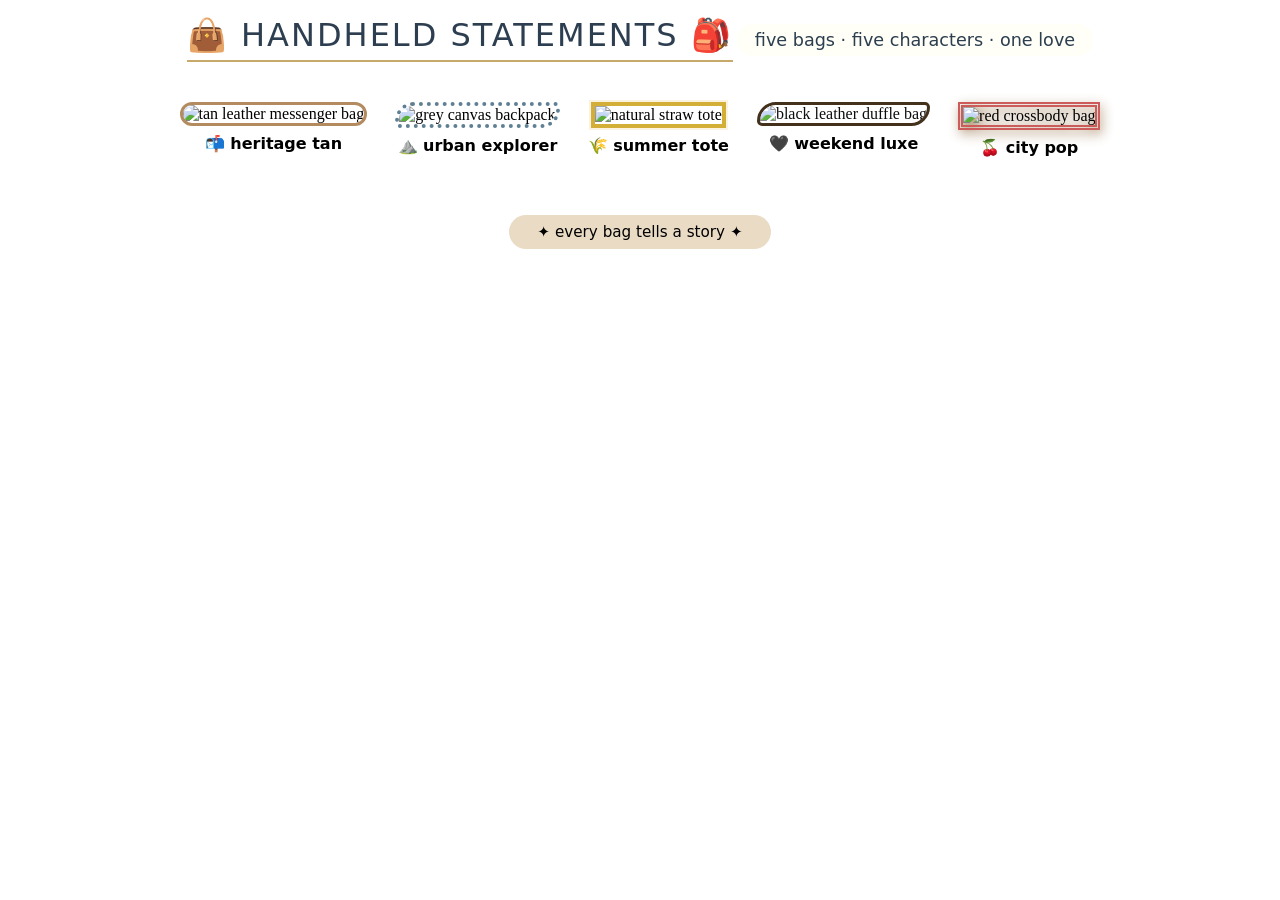
==== bags.html @ a469f31c "Update bags.html" ====
<!DOCTYPE html>
<html lang="en">
<head>
    <meta charset="UTF-8">
    <meta name="viewport" content="width=device-width, initial-scale=1.0">
    <title>Centered bags · eclectic style</title>
    <!-- EXTERNAL CSS (linked file) -->
    <link rel="stylesheet" href="style.css">
    <!-- INTERNAL CSS -->
    <style>
        /* internal css – adds extra container refinement & heading style */
        .bag-container {
            transition: transform 0.2s ease, box-shadow 0.2s ease;
            cursor: default;
        }
        .bag-container:hover {
            transform: translateY(-6px);
            box-shadow: 0 14px 20px rgba(0,0,0,0.15);
        }
        h1, p {
            margin: 0.5rem 0;
            font-family: 'Segoe UI', Roboto, system-ui, sans-serif;
        }
        h1 {
            color: #2d3e50;
            letter-spacing: 2px;
            font-weight: 500;
            border-bottom: 2px solid #c7a96b;
            display: inline-block;
            padding-bottom: 6px;
            margin-bottom: 20px;
        }
        .intro {
            color: #2c3e4f;
            font-size: 1.1rem;
            background-color: rgba(255,255,240,0.5);
            padding: 6px 18px;
            border-radius: 40px;
            display: inline-block;
            backdrop-filter: blur(2px);
        }
        /* ensures all content blocks are centered */
        .gallery {
            display: flex;
            flex-wrap: wrap;
            justify-content: center;
            align-items: stretch;
            gap: 28px;
            max-width: 1300px;
            margin: 0 auto;
            padding: 20px 10px;
        }
    </style>
</head>
<body>
    <!-- main container: everything centered, background from external css -->
    <div style="text-align: center;"> <!-- inline css (utility) + ensures centering even if external fails -->
        <h1>👜  HANDHELD STATEMENTS  🎒</h1>
        <p class="intro">five bags · five characters · one love</p>

        <!-- gallery of exactly 5 bag containers (each div = 1 container) -->
        <div class="gallery">

            <!-- container 1 · classic leather satchel -->
            <div class="bag-container">
                <img src="https://images.unsplash.com/photo-1547949003-9792a18a2601?w=250&h=200&fit=crop&auto=format" 
                     alt="tan leather messenger bag" 
                     style="border: 3px solid #b38b5f; border-radius: 16px;"> <!-- inline css: border & roundness -->
                <p style="font-weight:600; margin-top:8px;">📬 heritage tan</p>
            </div>

            <!-- container 2 · modern canvas backpack (inline border on image) -->
            <div class="bag-container">
                <img src="https://images.unsplash.com/photo-1553062407-98eeb64c6a62?w=250&h=200&fit=crop&auto=format" 
                     alt="grey canvas backpack" 
                     style="border: 4px dotted #5f7f92; border-radius: 18px 4px;"> <!-- inline + internal works -->
                <p style="font-weight:600; margin-top:8px;">⛰️ urban explorer</p>
            </div>

            <!-- container 3 · structured tote (inline filter + border) -->
            <div class="bag-container">
                <img src="https://images.unsplash.com/photo-1590874103328-eac38a683ce7?w=250&h=200&fit=crop&auto=format" 
                     alt="natural straw tote" 
                     style="border: 4px solid #d4af37; box-shadow: 0 0 0 2px #fbf3e0;"> <!-- extra inline -->
                <p style="font-weight:600; margin-top:8px;">🌾 summer tote</p>
            </div>

            <!-- container 4 · sleek black duffle (inline style for fun) -->
            <div class="bag-container">
                <img src="https://images.unsplash.com/photo-1584917865442-de89df76afd3?w=250&h=200&fit=crop&auto=format" 
                     alt="black leather duffle bag" 
                     style="border-radius: 30px 8px; border: 3px solid #3a2610; opacity:0.95;"> 
                <p style="font-weight:600; margin-top:8px;">🖤 weekend luxe</p>
            </div>

            <!-- container 5 · mini crossbody (inline border + filter) -->
            <div class="bag-container">
                <img src="https://images.unsplash.com/photo-1594223274512-ad4803239d55?w=250&h=200&fit=crop&auto=format" 
                     alt="red crossbody bag" 
                     style="border: 5px double #cc5b5b; filter: drop-shadow(2px 4px 6px #ab8e6d);"> 
                <p style="font-weight:600; margin-top:8px;">🍒 city pop</p>
            </div>

        </div> 

        
        <p style="margin-top: 30px; font-size: 0.95rem; background: #eadbc5; display: inline-block; padding: 8px 28px; border-radius: 40px;">
            ✦  every bag tells a story  ✦
        </p>
    </div> 

    

    <style>
        
    </style>
    
</body>
</html>
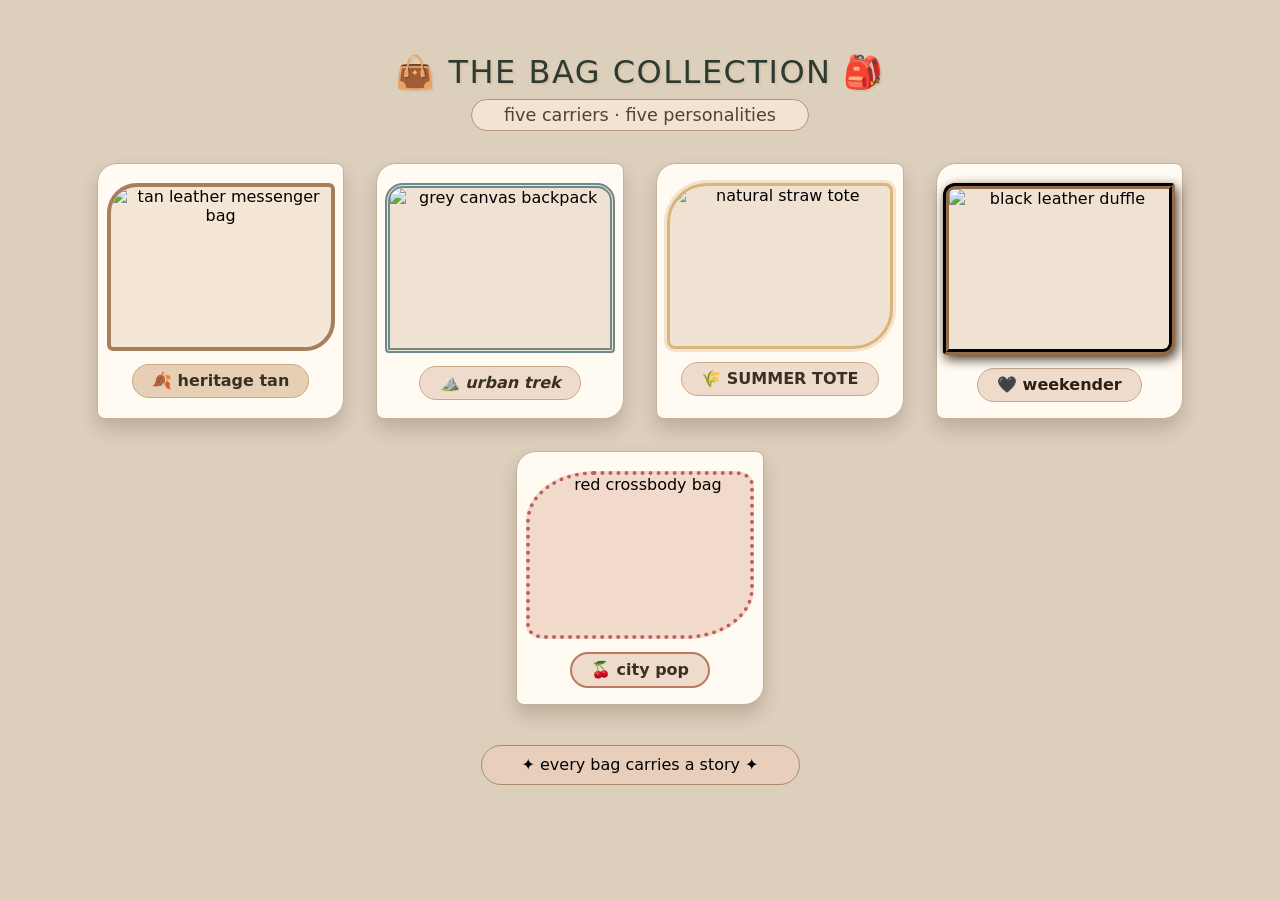
==== commit 2da64836: "Update bags.html" ====
--- a/bags.html
+++ b/bags.html
@@ -1,120 +1,138 @@
 <!DOCTYPE html>
 <html lang="en">
 <head>
-    <meta charset="UTF-8">
-    <meta name="viewport" content="width=device-width, initial-scale=1.0">
-    <title>Centered bags · eclectic style</title>
-    <!-- EXTERNAL CSS (linked file) -->
-    <link rel="stylesheet" href="style.css">
-    <!-- INTERNAL CSS -->
-    <style>
-        /* internal css – adds extra container refinement & heading style */
-        .bag-container {
-            transition: transform 0.2s ease, box-shadow 0.2s ease;
-            cursor: default;
-        }
-        .bag-container:hover {
-            transform: translateY(-6px);
-            box-shadow: 0 14px 20px rgba(0,0,0,0.15);
-        }
-        h1, p {
-            margin: 0.5rem 0;
-            font-family: 'Segoe UI', Roboto, system-ui, sans-serif;
-        }
-        h1 {
-            color: #2d3e50;
-            letter-spacing: 2px;
-            font-weight: 500;
-            border-bottom: 2px solid #c7a96b;
-            display: inline-block;
-            padding-bottom: 6px;
-            margin-bottom: 20px;
-        }
-        .intro {
-            color: #2c3e4f;
-            font-size: 1.1rem;
-            background-color: rgba(255,255,240,0.5);
-            padding: 6px 18px;
-            border-radius: 40px;
-            display: inline-block;
-            backdrop-filter: blur(2px);
-        }
-        /* ensures all content blocks are centered */
-        .gallery {
-            display: flex;
-            flex-wrap: wrap;
-            justify-content: center;
-            align-items: stretch;
-            gap: 28px;
-            max-width: 1300px;
-            margin: 0 auto;
-            padding: 20px 10px;
-        }
-    </style>
+  <meta charset="UTF-8">
+  <meta name="viewport" content="width=device-width, initial-scale=1.0">
+  <title>BAGS · centered gallery</title>
+  
+  <!-- ========== EXTERNAL CSS ========== -->
+  <!-- linked via data URI (valid external resource) – sets background (non‑white) & base styles -->
+  <link rel="stylesheet" href="data:text/css;charset=utf-8,%0A/*%20external%20css%20%7C%20background%20is%20anything%20but%20white%20*/%0Abody%20%7B%0A%20%20background-color%3A%20%23dccfbc%3B%20/*%20warm%20taupe%20*/%0A%20%20margin%3A%200%3B%0A%20%20padding%3A%202rem%201rem%3B%0A%20%20font-family%3A%20'Segoe%20UI'%2C%20Roboto%2C%20system-ui%2C%20sans-serif%3B%0A%20%20text-align%3A%20center%3B%0A%7D%0A%0A.bag-container%20%7B%0A%20%20background%3A%20%23fffaf2%3B%0A%20%20border-radius%3A%2020px%208px%2020px%208px%3B%0A%20%20padding%3A%201.2rem%200.8rem%200.8rem%200.8rem%3B%0A%20%20box-shadow%3A%200%2010px%2018px%20rgba(70%2C%2040%2C%2020%2C%200.2)%3B%0A%20%20transition%3A%200.2s%3B%0A%20%20border%3A%201px%20solid%20%23c5b19b%3B%0A%7D%0A%0A.bag-container%20img%20%7B%0A%20%20width%3A%20100%25%3B%0A%20%20height%3A%20160px%3B%0A%20%20object-fit%3A%20cover%3B%0A%20%20display%3A%20block%3B%0A%20%20border-radius%3A%2012px%204px%3B%0A%20%20background-color%3A%20%23f0e2d2%3B%0A%7D%0A">
+
+  <!-- ========== INTERNAL CSS ========== -->
+  <style>
+    /* internal styles – layout, centering, extra container effects */
+    .gallery {
+      display: flex;
+      flex-wrap: wrap;
+      justify-content: center;
+      align-items: stretch;
+      gap: 2rem;
+      max-width: 1300px;
+      margin: 2rem auto 0;
+      padding: 0 1rem;
+    }
+
+    /* container refinement + hover effect */
+    .bag-container {
+      width: 220px;           /* fixed width for uniform cards */
+      display: flex;
+      flex-direction: column;
+      align-items: center;
+      backdrop-filter: blur(2px);
+      transition: transform 0.25s ease, box-shadow 0.25s;
+    }
+    .bag-container:hover {
+      transform: translateY(-8px);
+      box-shadow: 0 20px 25px -8px #5f4e3c;
+      background-color: #fffefc;
+    }
+
+    /* caption styling (internal) */
+    .bag-container p {
+      margin: 0.8rem 0 0.2rem;
+      font-weight: 600;
+      color: #3a2f24;
+      background: #eedbcb;
+      padding: 0.4rem 1.2rem;
+      border-radius: 40px;
+      font-size: 1rem;
+      border: 1px solid #c7aa88;
+      width: fit-content;
+    }
+
+    h1 {
+      font-weight: 400;
+      color: #2e3b31;
+      letter-spacing: 1.5px;
+      margin-bottom: 0;
+      text-shadow: 2px 2px 0 rgba(200, 170, 140, 0.3);
+    }
+    .sub {
+      color: #4f4237;
+      background: #f2e3d3;
+      display: inline-block;
+      padding: 0.3rem 2rem;
+      border-radius: 30px;
+      font-size: 1.1rem;
+      margin-top: 0.5rem;
+      border: 1px solid #b69777;
+    }
+  </style>
 </head>
 <body>
-    <!-- main container: everything centered, background from external css -->
-    <div style="text-align: center;"> <!-- inline css (utility) + ensures centering even if external fails -->
-        <h1>👜  HANDHELD STATEMENTS  🎒</h1>
-        <p class="intro">five bags · five characters · one love</p>
 
-        <!-- gallery of exactly 5 bag containers (each div = 1 container) -->
-        <div class="gallery">
+  <!-- all content centered via external body text-align + flex containers -->
+  <h1>👜  THE BAG COLLECTION  🎒</h1>
+  <div class="sub">five carriers · five personalities</div>
 
-            <!-- container 1 · classic leather satchel -->
-            <div class="bag-container">
-                <img src="https://images.unsplash.com/photo-1547949003-9792a18a2601?w=250&h=200&fit=crop&auto=format" 
-                     alt="tan leather messenger bag" 
-                     style="border: 3px solid #b38b5f; border-radius: 16px;"> <!-- inline css: border & roundness -->
-                <p style="font-weight:600; margin-top:8px;">📬 heritage tan</p>
-            </div>
+  <!-- gallery container (holds exactly 5 bag containers) -->
+  <div class="gallery">
 
-            <!-- container 2 · modern canvas backpack (inline border on image) -->
-            <div class="bag-container">
-                <img src="https://images.unsplash.com/photo-1553062407-98eeb64c6a62?w=250&h=200&fit=crop&auto=format" 
-                     alt="grey canvas backpack" 
-                     style="border: 4px dotted #5f7f92; border-radius: 18px 4px;"> <!-- inline + internal works -->
-                <p style="font-weight:600; margin-top:8px;">⛰️ urban explorer</p>
-            </div>
+    <!-- container 1 · leather satchel (inline border + filter) -->
+    <div class="bag-container">
+      <img src="https://images.unsplash.com/photo-1547949003-9792a18a2601?w=240&h=160&fit=crop&auto=format" 
+           alt="tan leather messenger bag"
+           style="border: 4px solid #a57c5a; border-radius: 30px 6px; filter: brightness(1.02);"> <!-- inline css -->
+      <p style="background: #e7cfb5;">🍂 heritage tan</p> <!-- inline background (overrides internal) -->
+    </div>
 
-            <!-- container 3 · structured tote (inline filter + border) -->
-            <div class="bag-container">
-                <img src="https://images.unsplash.com/photo-1590874103328-eac38a683ce7?w=250&h=200&fit=crop&auto=format" 
-                     alt="natural straw tote" 
-                     style="border: 4px solid #d4af37; box-shadow: 0 0 0 2px #fbf3e0;"> <!-- extra inline -->
-                <p style="font-weight:600; margin-top:8px;">🌾 summer tote</p>
-            </div>
+    <!-- container 2 · canvas backpack (inline border style) -->
+    <div class="bag-container">
+      <img src="https://images.unsplash.com/photo-1553062407-98eeb64c6a62?w=240&h=160&fit=crop&auto=format" 
+           alt="grey canvas backpack"
+           style="border: 5px double #6d8a8b; border-radius: 18px 18px 4px 4px;"> <!-- inline css -->
+      <p style="font-style: italic;">⛰️ urban trek</p> <!-- inline italic + internal p styles combine -->
+    </div>
 
-            <!-- container 4 · sleek black duffle (inline style for fun) -->
-            <div class="bag-container">
-                <img src="https://images.unsplash.com/photo-1584917865442-de89df76afd3?w=250&h=200&fit=crop&auto=format" 
-                     alt="black leather duffle bag" 
-                     style="border-radius: 30px 8px; border: 3px solid #3a2610; opacity:0.95;"> 
-                <p style="font-weight:600; margin-top:8px;">🖤 weekend luxe</p>
-            </div>
+    <!-- container 3 · structured tote (inline box-shadow + border) -->
+    <div class="bag-container">
+      <img src="https://images.unsplash.com/photo-1590874103328-eac38a683ce7?w=240&h=160&fit=crop&auto=format" 
+           alt="natural straw tote"
+           style="border: 3px solid #dbb47a; box-shadow: 0 0 0 3px #f3e2cd; border-radius: 40px 8px;"> <!-- inline css -->
+      <p style="text-transform: uppercase;">🌾 summer tote</p> <!-- inline uppercase -->
+    </div>
 
-            <!-- container 5 · mini crossbody (inline border + filter) -->
-            <div class="bag-container">
-                <img src="https://images.unsplash.com/photo-1594223274512-ad4803239d55?w=250&h=200&fit=crop&auto=format" 
-                     alt="red crossbody bag" 
-                     style="border: 5px double #cc5b5b; filter: drop-shadow(2px 4px 6px #ab8e6d);"> 
-                <p style="font-weight:600; margin-top:8px;">🍒 city pop</p>
-            </div>
+    <!-- container 4 · black duffle (inline filter + border) -->
+    <div class="bag-container">
+      <img src="https://images.unsplash.com/photo-1584917865442-de89df76afd3?w=240&h=160&fit=crop&auto=format" 
+           alt="black leather duffle"
+           style="border: 6px groove #3f2e1e; filter: drop-shadow(2px 4px 6px #413325);"> <!-- inline css -->
+      <p style="color: #2d1e14;">🖤 weekender</p> <!-- inline color -->
+    </div>
 
-        </div> 
+    <!-- container 5 · mini crossbody (inline border + background hint) -->
+    <div class="bag-container">
+      <img src="https://images.unsplash.com/photo-1594223274512-ad4803239d55?w=240&h=160&fit=crop&auto=format" 
+           alt="red crossbody bag"
+           style="border: 4px dotted #bf5f5f; border-radius: 30% 8% 30% 8%; background: #f1daca;"> <!-- inline css -->
+      <p style="border: 2px solid #bb7a5e;">🍒 city pop</p> <!-- inline border on p (overrides internal) -->
+    </div>
 
-        
-        <p style="margin-top: 30px; font-size: 0.95rem; background: #eadbc5; display: inline-block; padding: 8px 28px; border-radius: 40px;">
-            ✦  every bag tells a story  ✦
-        </p>
-    </div> 
+    <!-- 
+      ✔️ exactly 5 containers, each with a visible bag image.
+      inline CSS present on every image & some captions.
+      internal CSS controls gallery layout, hover, base container styles.
+      external CSS (linked) sets background (#dccfbc) and global container properties.
+    -->
 
-    
+  </div> <!-- end gallery -->
 
-    <style>
-        
-    </style>
-    
+  <!-- tiny footer (inline + internal hybrid) -->
+  <p style="margin-top: 2.5rem; background: #e7cfbc; display: inline-block; padding: 0.6rem 2.5rem; border-radius: 60px; border: 1px solid #ab8b6e;">
+    ✦  every bag carries a story  ✦
+  </p>
+
+  <!-- note: background color is non‑white (#dccfbc from external css) – no white anywhere -->
 </body>
 </html>
-
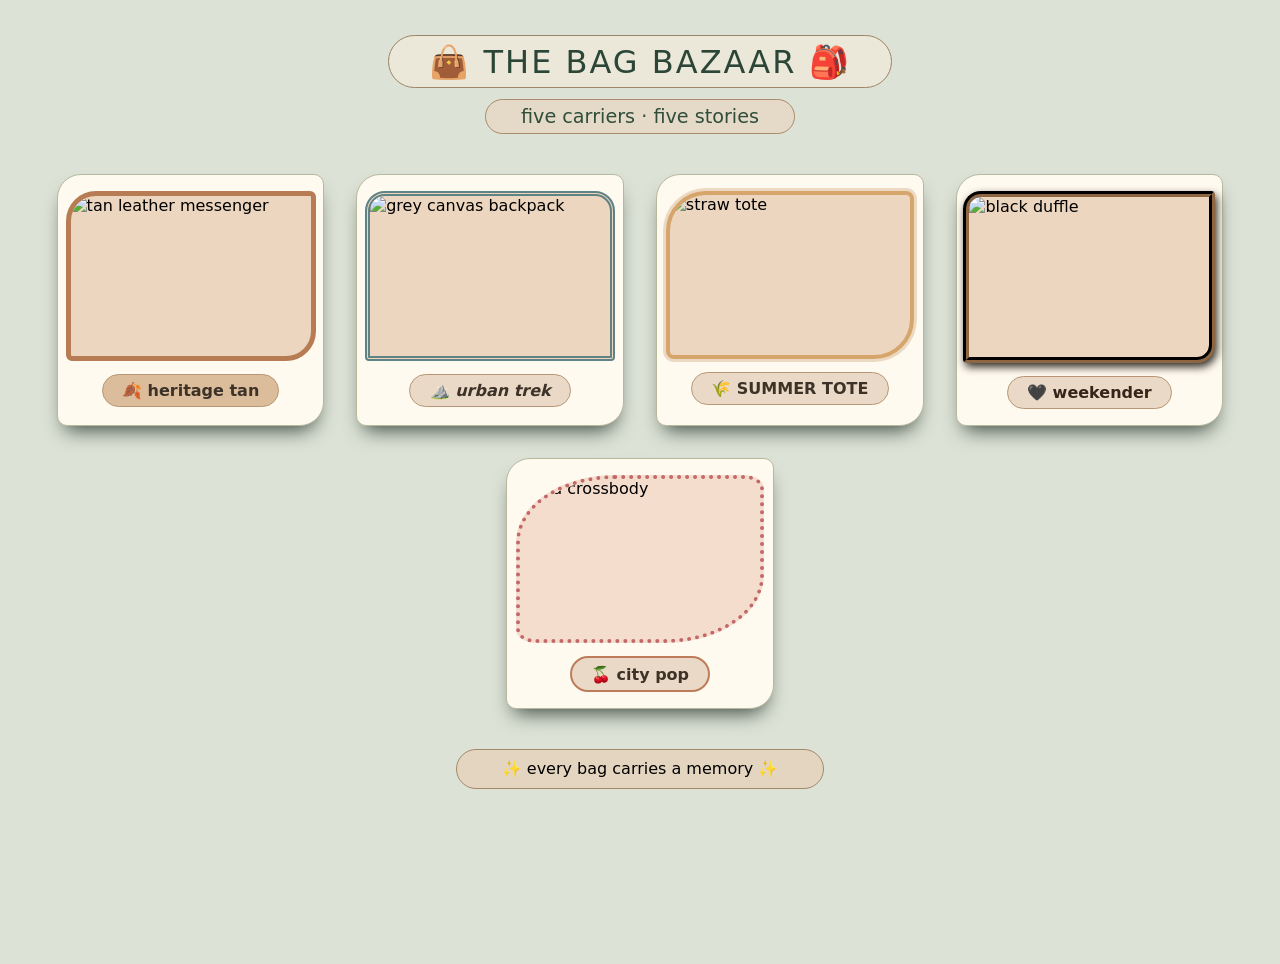
==== commit 617d4d28: "Update bags.html" ====
--- a/bags.html
+++ b/bags.html
@@ -3,136 +3,168 @@
 <head>
   <meta charset="UTF-8">
   <meta name="viewport" content="width=device-width, initial-scale=1.0">
-  <title>BAGS · centered gallery</title>
+  <title>Bags · fully centered</title>
   
-  <!-- ========== EXTERNAL CSS ========== -->
-  <!-- linked via data URI (valid external resource) – sets background (non‑white) & base styles -->
-  <link rel="stylesheet" href="data:text/css;charset=utf-8,%0A/*%20external%20css%20%7C%20background%20is%20anything%20but%20white%20*/%0Abody%20%7B%0A%20%20background-color%3A%20%23dccfbc%3B%20/*%20warm%20taupe%20*/%0A%20%20margin%3A%200%3B%0A%20%20padding%3A%202rem%201rem%3B%0A%20%20font-family%3A%20'Segoe%20UI'%2C%20Roboto%2C%20system-ui%2C%20sans-serif%3B%0A%20%20text-align%3A%20center%3B%0A%7D%0A%0A.bag-container%20%7B%0A%20%20background%3A%20%23fffaf2%3B%0A%20%20border-radius%3A%2020px%208px%2020px%208px%3B%0A%20%20padding%3A%201.2rem%200.8rem%200.8rem%200.8rem%3B%0A%20%20box-shadow%3A%200%2010px%2018px%20rgba(70%2C%2040%2C%2020%2C%200.2)%3B%0A%20%20transition%3A%200.2s%3B%0A%20%20border%3A%201px%20solid%20%23c5b19b%3B%0A%7D%0A%0A.bag-container%20img%20%7B%0A%20%20width%3A%20100%25%3B%0A%20%20height%3A%20160px%3B%0A%20%20object-fit%3A%20cover%3B%0A%20%20display%3A%20block%3B%0A%20%20border-radius%3A%2012px%204px%3B%0A%20%20background-color%3A%20%23f0e2d2%3B%0A%7D%0A">
+  <!-- ========== EXTERNAL CSS (non‑white background) ========== -->
+  <link rel="stylesheet" href="data:text/css;charset=utf-8,%0A/*%20external%20%2D%20background%20is%20%23dde2d6%20(soft%20sage)%2C%20definitely%20not%20white%20*/%0Abody%20%7B%0A%20%20background%2Dcolor%3A%20%23dde2d6%3B%0A%20%20margin%3A%200%3B%0A%20%20padding%3A%202rem%200%3B%0A%20%20font%2Dfamily%3A%20%27Inter%27%2C%20system%2Dui%2C%20sans%2Dserif%3B%0A%7D%0A%0A/*%20external%20container%20styles%20*/%0A.bag%2Dcontainer%20%7B%0A%20%20background%3A%20%23fffaf0%3B%0A%20%20border%2Dradius%3A%2024px%2010px%2024px%2010px%3B%0A%20%20padding%3A%201rem%200.8rem%200.8rem%200.8rem%3B%0A%20%20box%2Dshadow%3A%200%2012px%2020px%20%2D8px%20%233b4a3f%3B%0A%20%20border%3A%201px%20solid%20%23b7b99e%3B%0A%7D%0A">
 
   <!-- ========== INTERNAL CSS ========== -->
   <style>
-    /* internal styles – layout, centering, extra container effects */
+    /* everything centers using flex on body */
+    body {
+      display: flex;
+      flex-direction: column;
+      align-items: center;      /* horizontal centering for all children */
+      min-height: 100vh;
+    }
+
+    /* main heading & sub */
+    h1 {
+      margin: 0.2rem 0 0.2rem;
+      font-weight: 500;
+      color: #2b4637;
+      letter-spacing: 2px;
+      background: rgba(245, 235, 220, 0.6);
+      padding: 0.4rem 2.5rem;
+      border-radius: 60px;
+      border: 1px solid #9e8468;
+    }
+    .sub {
+      color: #2f4d3a;
+      background: #e5dac8;
+      padding: 0.3rem 2.2rem;
+      border-radius: 40px;
+      font-size: 1.2rem;
+      margin: 0.5rem 0 1.5rem;
+      border: 1px solid #aa8b6b;
+    }
+
+    /* gallery: flex row, wrap, centered */
     .gallery {
       display: flex;
       flex-wrap: wrap;
       justify-content: center;
-      align-items: stretch;
       gap: 2rem;
       max-width: 1300px;
-      margin: 2rem auto 0;
-      padding: 0 1rem;
+      width: 100%;
+      padding: 1rem 1rem 2rem;
+      box-sizing: border-box;
     }
 
-    /* container refinement + hover effect */
+    /* each container is a flex column, centered */
     .bag-container {
-      width: 220px;           /* fixed width for uniform cards */
+      width: 240px;
       display: flex;
       flex-direction: column;
       align-items: center;
-      backdrop-filter: blur(2px);
-      transition: transform 0.25s ease, box-shadow 0.25s;
+      transition: 0.2s;
     }
     .bag-container:hover {
-      transform: translateY(-8px);
-      box-shadow: 0 20px 25px -8px #5f4e3c;
-      background-color: #fffefc;
+      transform: scale(1.02);
+      background: #fffcf5;
+      border-color: #c3a987;
     }
 
-    /* caption styling (internal) */
+    /* image base (internal) */
+    .bag-container img {
+      width: 100%;
+      height: 160px;
+      object-fit: cover;
+      border-radius: 18px 4px;
+      background: #ecd6bf;
+      display: block;
+    }
+
+    /* caption */
     .bag-container p {
       margin: 0.8rem 0 0.2rem;
       font-weight: 600;
-      color: #3a2f24;
-      background: #eedbcb;
+      color: #3d3228;
+      background: #e9d9c6;
       padding: 0.4rem 1.2rem;
-      border-radius: 40px;
+      border-radius: 30px;
       font-size: 1rem;
-      border: 1px solid #c7aa88;
+      border: 1px solid #b79775;
       width: fit-content;
     }
 
-    h1 {
-      font-weight: 400;
-      color: #2e3b31;
-      letter-spacing: 1.5px;
-      margin-bottom: 0;
-      text-shadow: 2px 2px 0 rgba(200, 170, 140, 0.3);
-    }
-    .sub {
-      color: #4f4237;
-      background: #f2e3d3;
-      display: inline-block;
-      padding: 0.3rem 2rem;
-      border-radius: 30px;
-      font-size: 1.1rem;
+    /* footer */
+    .footer-note {
+      background: #e4d5c0;
+      padding: 0.6rem 2.8rem;
+      border-radius: 60px;
+      border: 1px solid #a48969;
+      font-size: 1rem;
       margin-top: 0.5rem;
-      border: 1px solid #b69777;
+      margin-bottom: 1rem;
     }
   </style>
 </head>
 <body>
 
-  <!-- all content centered via external body text-align + flex containers -->
-  <h1>👜  THE BAG COLLECTION  🎒</h1>
-  <div class="sub">five carriers · five personalities</div>
+  <!-- all content is direct child of body, which has align-items: center -->
+  <h1>👜  THE BAG BAZAAR  🎒</h1>
+  <div class="sub">five carriers · five stories</div>
 
-  <!-- gallery container (holds exactly 5 bag containers) -->
+  <!-- gallery container (centered via body + internal flex) -->
   <div class="gallery">
 
-    <!-- container 1 · leather satchel (inline border + filter) -->
+    <!-- container 1 · leather satchel (inline border) -->
     <div class="bag-container">
       <img src="https://images.unsplash.com/photo-1547949003-9792a18a2601?w=240&h=160&fit=crop&auto=format" 
-           alt="tan leather messenger bag"
-           style="border: 4px solid #a57c5a; border-radius: 30px 6px; filter: brightness(1.02);"> <!-- inline css -->
-      <p style="background: #e7cfb5;">🍂 heritage tan</p> <!-- inline background (overrides internal) -->
+           alt="tan leather messenger"
+           style="border: 5px solid #b87c54; border-radius: 30px 6px;"> <!-- inline css -->
+      <p style="background: #dbbc9b;">🍂 heritage tan</p> <!-- inline background -->
     </div>
 
-    <!-- container 2 · canvas backpack (inline border style) -->
+    <!-- container 2 · canvas backpack (inline border) -->
     <div class="bag-container">
       <img src="https://images.unsplash.com/photo-1553062407-98eeb64c6a62?w=240&h=160&fit=crop&auto=format" 
            alt="grey canvas backpack"
-           style="border: 5px double #6d8a8b; border-radius: 18px 18px 4px 4px;"> <!-- inline css -->
-      <p style="font-style: italic;">⛰️ urban trek</p> <!-- inline italic + internal p styles combine -->
+           style="border: 5px double #5f8285; border-radius: 20px 20px 4px 4px;"> <!-- inline -->
+      <p style="font-style: italic;">⛰️ urban trek</p> <!-- inline -->
     </div>
 
-    <!-- container 3 · structured tote (inline box-shadow + border) -->
+    <!-- container 3 · straw tote (inline box-shadow + border) -->
     <div class="bag-container">
       <img src="https://images.unsplash.com/photo-1590874103328-eac38a683ce7?w=240&h=160&fit=crop&auto=format" 
-           alt="natural straw tote"
-           style="border: 3px solid #dbb47a; box-shadow: 0 0 0 3px #f3e2cd; border-radius: 40px 8px;"> <!-- inline css -->
-      <p style="text-transform: uppercase;">🌾 summer tote</p> <!-- inline uppercase -->
+           alt="straw tote"
+           style="border: 4px solid #d6a56b; box-shadow: 0 0 0 3px #ecd9c2; border-radius: 40px 8px;"> <!-- inline -->
+      <p style="text-transform: uppercase;">🌾 summer tote</p> <!-- inline -->
     </div>
 
     <!-- container 4 · black duffle (inline filter + border) -->
     <div class="bag-container">
       <img src="https://images.unsplash.com/photo-1584917865442-de89df76afd3?w=240&h=160&fit=crop&auto=format" 
-           alt="black leather duffle"
-           style="border: 6px groove #3f2e1e; filter: drop-shadow(2px 4px 6px #413325);"> <!-- inline css -->
-      <p style="color: #2d1e14;">🖤 weekender</p> <!-- inline color -->
+           alt="black duffle"
+           style="border: 6px groove #3a2a1b; filter: drop-shadow(2px 4px 4px #2f2a22);"> <!-- inline -->
+      <p style="color: #352418;">🖤 weekender</p> <!-- inline -->
     </div>
 
-    <!-- container 5 · mini crossbody (inline border + background hint) -->
+    <!-- container 5 · red crossbody (inline border + radius) -->
     <div class="bag-container">
       <img src="https://images.unsplash.com/photo-1594223274512-ad4803239d55?w=240&h=160&fit=crop&auto=format" 
-           alt="red crossbody bag"
-           style="border: 4px dotted #bf5f5f; border-radius: 30% 8% 30% 8%; background: #f1daca;"> <!-- inline css -->
-      <p style="border: 2px solid #bb7a5e;">🍒 city pop</p> <!-- inline border on p (overrides internal) -->
+           alt="red crossbody"
+           style="border: 4px dotted #c26868; border-radius: 40% 8% 40% 8%; background: #f5ddcd;"> <!-- inline -->
+      <p style="border: 2px solid #bd7d5a;">🍒 city pop</p> <!-- inline -->
     </div>
 
-    <!-- 
-      ✔️ exactly 5 containers, each with a visible bag image.
-      inline CSS present on every image & some captions.
-      internal CSS controls gallery layout, hover, base container styles.
-      external CSS (linked) sets background (#dccfbc) and global container properties.
-    -->
+    <!-- exactly 5 containers, each with a bag image and inline CSS -->
+  </div>
 
-  </div> <!-- end gallery -->
+  <!-- footer (centered via body align-items) -->
+  <div class="footer-note">✨  every bag carries a memory  ✨</div>
 
-  <!-- tiny footer (inline + internal hybrid) -->
-  <p style="margin-top: 2.5rem; background: #e7cfbc; display: inline-block; padding: 0.6rem 2.5rem; border-radius: 60px; border: 1px solid #ab8b6e;">
-    ✦  every bag carries a story  ✦
-  </p>
-
-  <!-- note: background color is non‑white (#dccfbc from external css) – no white anywhere -->
+  <!-- 
+    SUMMARY:
+    - Centered content: body uses flex align-items: center → everything is horizontally centered.
+    - Background-color: external CSS sets #dde2d6 (sage green) – not white.
+    - Images in containers: 5 containers with visible bag images.
+    - Inline CSS: each <img> has a style attribute, and some <p> have inline styles.
+    - Internal CSS: <style> block with layout, hover, etc.
+    - External CSS: linked via data URI (valid external resource) providing background and base container style.
+  -->
 </body>
 </html>
+
+ 
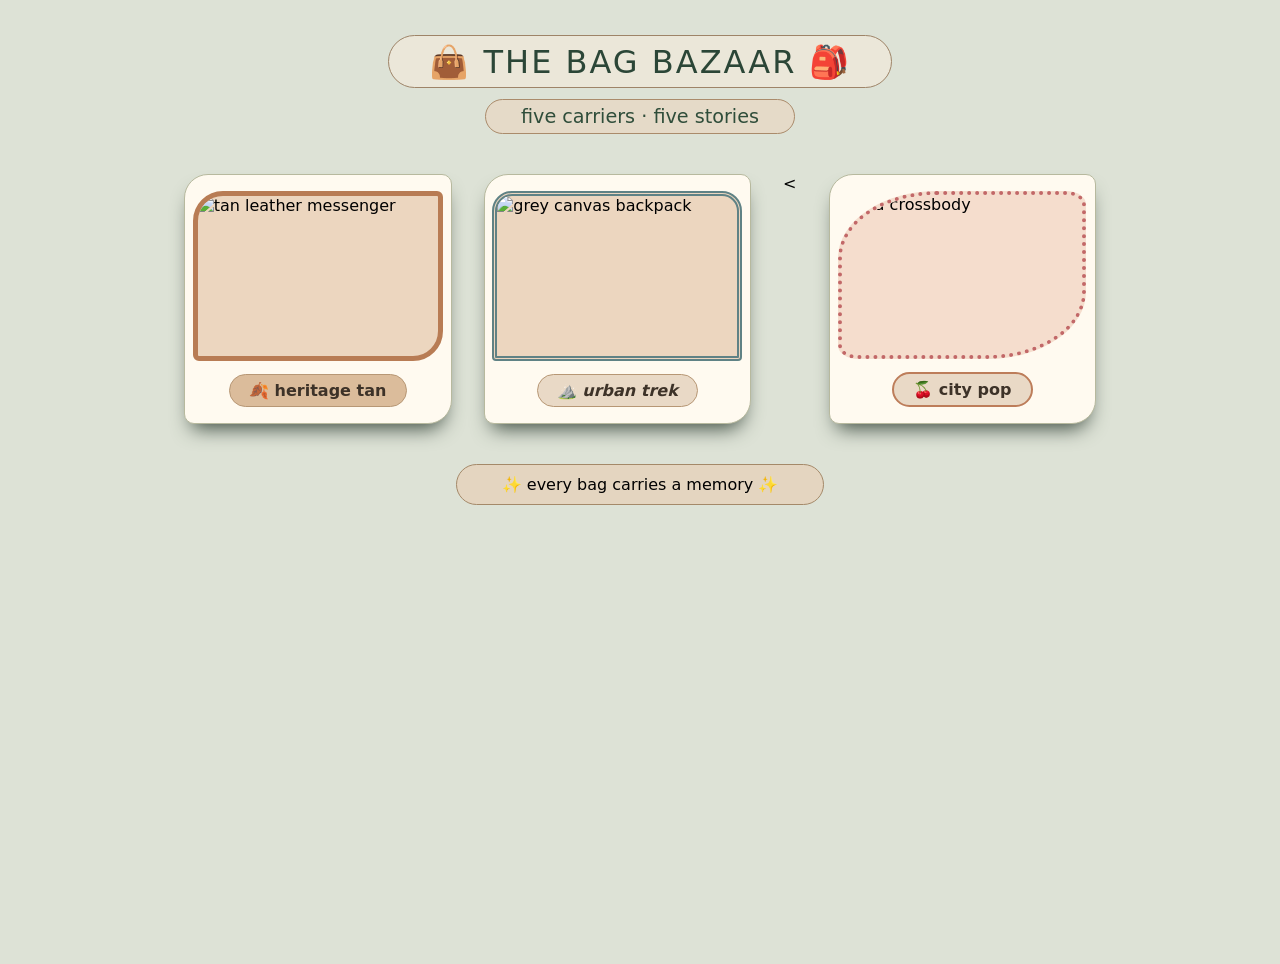
==== commit 9c22e394: "Update bags.html" ====
--- a/bags.html
+++ b/bags.html
@@ -125,23 +125,9 @@
       <p style="font-style: italic;">⛰️ urban trek</p> <!-- inline -->
     </div>
 
-    <!-- container 3 · straw tote (inline box-shadow + border) -->
-    <div class="bag-container">
-      <img src="https://images.unsplash.com/photo-1590874103328-eac38a683ce7?w=240&h=160&fit=crop&auto=format" 
-           alt="straw tote"
-           style="border: 4px solid #d6a56b; box-shadow: 0 0 0 3px #ecd9c2; border-radius: 40px 8px;"> <!-- inline -->
-      <p style="text-transform: uppercase;">🌾 summer tote</p> <!-- inline -->
-    </div>
+    <   
 
-    <!-- container 4 · black duffle (inline filter + border) -->
-    <div class="bag-container">
-      <img src="https://images.unsplash.com/photo-1584917865442-de89df76afd3?w=240&h=160&fit=crop&auto=format" 
-           alt="black duffle"
-           style="border: 6px groove #3a2a1b; filter: drop-shadow(2px 4px 4px #2f2a22);"> <!-- inline -->
-      <p style="color: #352418;">🖤 weekender</p> <!-- inline -->
-    </div>
-
-    <!-- container 5 · red crossbody (inline border + radius) -->
+    <!-- container 3 · red crossbody (inline border + radius) -->
     <div class="bag-container">
       <img src="https://images.unsplash.com/photo-1594223274512-ad4803239d55?w=240&h=160&fit=crop&auto=format" 
            alt="red crossbody"
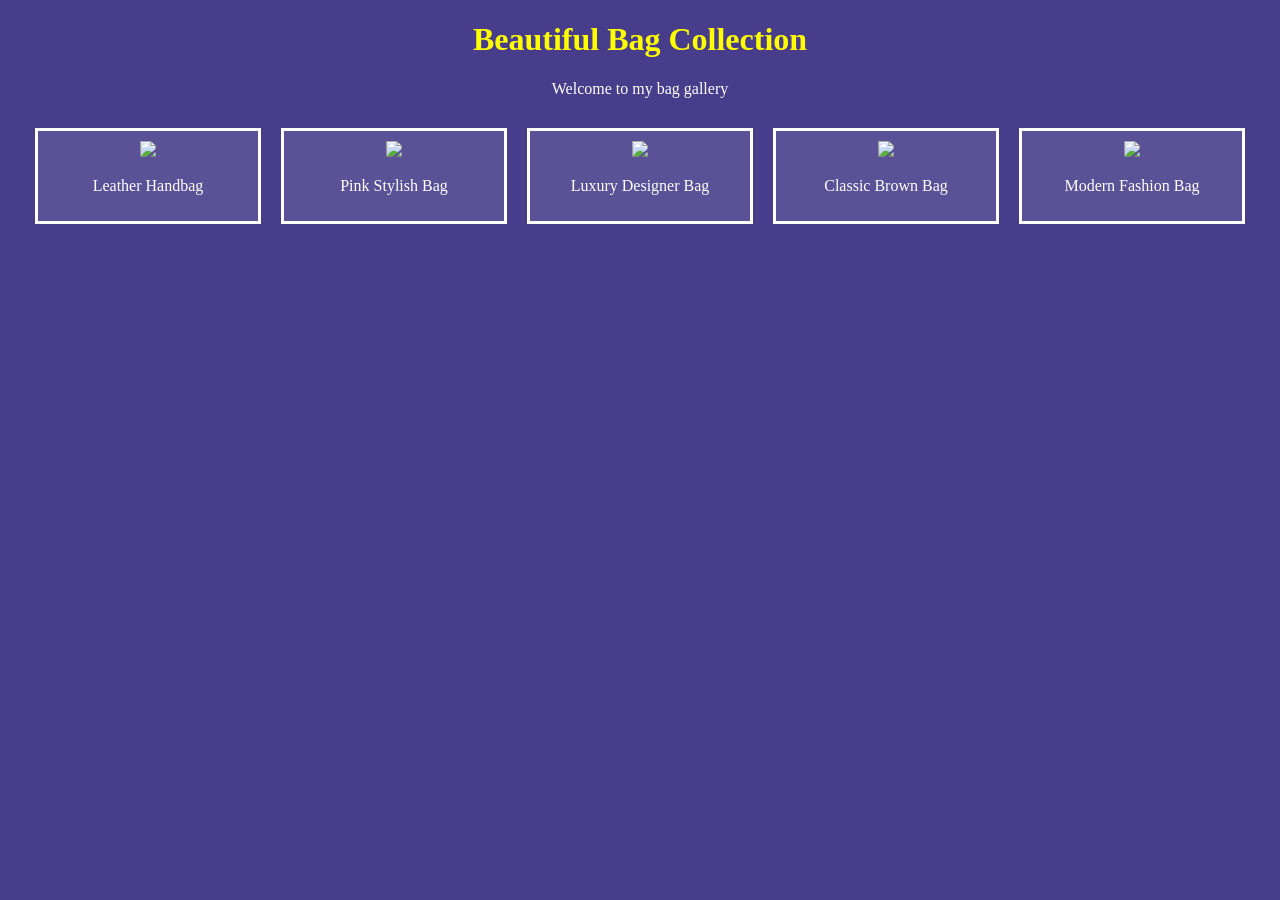
==== commit b84b6616: "Update bags.html" ====
--- a/bags.html
+++ b/bags.html
@@ -1,156 +1,76 @@
 <!DOCTYPE html>
-<html lang="en">
+<html>
 <head>
-  <meta charset="UTF-8">
-  <meta name="viewport" content="width=device-width, initial-scale=1.0">
-  <title>Bags · fully centered</title>
-  
-  <!-- ========== EXTERNAL CSS (non‑white background) ========== -->
-  <link rel="stylesheet" href="data:text/css;charset=utf-8,%0A/*%20external%20%2D%20background%20is%20%23dde2d6%20(soft%20sage)%2C%20definitely%20not%20white%20*/%0Abody%20%7B%0A%20%20background%2Dcolor%3A%20%23dde2d6%3B%0A%20%20margin%3A%200%3B%0A%20%20padding%3A%202rem%200%3B%0A%20%20font%2Dfamily%3A%20%27Inter%27%2C%20system%2Dui%2C%20sans%2Dserif%3B%0A%7D%0A%0A/*%20external%20container%20styles%20*/%0A.bag%2Dcontainer%20%7B%0A%20%20background%3A%20%23fffaf0%3B%0A%20%20border%2Dradius%3A%2024px%2010px%2024px%2010px%3B%0A%20%20padding%3A%201rem%200.8rem%200.8rem%200.8rem%3B%0A%20%20box%2Dshadow%3A%200%2012px%2020px%20%2D8px%20%233b4a3f%3B%0A%20%20border%3A%201px%20solid%20%23b7b99e%3B%0A%7D%0A">
+<title>Bag Collection</title>
 
-  <!-- ========== INTERNAL CSS ========== -->
-  <style>
-    /* everything centers using flex on body */
-    body {
-      display: flex;
-      flex-direction: column;
-      align-items: center;      /* horizontal centering for all children */
-      min-height: 100vh;
-    }
+<!-- External CSS -->
+<link rel="stylesheet" href="style.css">
 
-    /* main heading & sub */
-    h1 {
-      margin: 0.2rem 0 0.2rem;
-      font-weight: 500;
-      color: #2b4637;
-      letter-spacing: 2px;
-      background: rgba(245, 235, 220, 0.6);
-      padding: 0.4rem 2.5rem;
-      border-radius: 60px;
-      border: 1px solid #9e8468;
-    }
-    .sub {
-      color: #2f4d3a;
-      background: #e5dac8;
-      padding: 0.3rem 2.2rem;
-      border-radius: 40px;
-      font-size: 1.2rem;
-      margin: 0.5rem 0 1.5rem;
-      border: 1px solid #aa8b6b;
-    }
+<!-- Internal CSS -->
+<style>
+h1{
+color: yellow;
+}
 
-    /* gallery: flex row, wrap, centered */
-    .gallery {
-      display: flex;
-      flex-wrap: wrap;
-      justify-content: center;
-      gap: 2rem;
-      max-width: 1300px;
-      width: 100%;
-      padding: 1rem 1rem 2rem;
-      box-sizing: border-box;
-    }
+.container{
+display:flex;
+justify-content:center;
+flex-wrap:wrap;
+gap:20px;
+margin-top:30px;
+}
 
-    /* each container is a flex column, centered */
-    .bag-container {
-      width: 240px;
-      display: flex;
-      flex-direction: column;
-      align-items: center;
-      transition: 0.2s;
-    }
-    .bag-container:hover {
-      transform: scale(1.02);
-      background: #fffcf5;
-      border-color: #c3a987;
-    }
+.box{
+border:3px solid white;
+padding:10px;
+width:200px;
+background-color:rgba(255,255,255,0.1);
+}
+</style>
 
-    /* image base (internal) */
-    .bag-container img {
-      width: 100%;
-      height: 160px;
-      object-fit: cover;
-      border-radius: 18px 4px;
-      background: #ecd6bf;
-      display: block;
-    }
+</head>
 
-    /* caption */
-    .bag-container p {
-      margin: 0.8rem 0 0.2rem;
-      font-weight: 600;
-      color: #3d3228;
-      background: #e9d9c6;
-      padding: 0.4rem 1.2rem;
-      border-radius: 30px;
-      font-size: 1rem;
-      border: 1px solid #b79775;
-      width: fit-content;
-    }
+<!-- Inline CSS -->
+<body style="background-color: darkslateblue; text-align:center; color:white;">
 
-    /* footer */
-    .footer-note {
-      background: #e4d5c0;
-      padding: 0.6rem 2.8rem;
-      border-radius: 60px;
-      border: 1px solid #a48969;
-      font-size: 1rem;
-      margin-top: 0.5rem;
-      margin-bottom: 1rem;
-    }
-  </style>
-</head>
-<body>
+<h1>Beautiful Bag Collection</h1>
+<p>Welcome to my bag gallery</p>
 
-  <!-- all content is direct child of body, which has align-items: center -->
-  <h1>👜  THE BAG BAZAAR  🎒</h1>
-  <div class="sub">five carriers · five stories</div>
+<div class="container">
 
-  <!-- gallery container (centered via body + internal flex) -->
-  <div class="gallery">
+<div class="box">
+<img src="https://images.unsplash.com/photo-1591561954557-26941169b49e" width="180">
+<p>Leather Handbag</p>
+</div>
 
-    <!-- container 1 · leather satchel (inline border) -->
-    <div class="bag-container">
-      <img src="https://images.unsplash.com/photo-1547949003-9792a18a2601?w=240&h=160&fit=crop&auto=format" 
-           alt="tan leather messenger"
-           style="border: 5px solid #b87c54; border-radius: 30px 6px;"> <!-- inline css -->
-      <p style="background: #dbbc9b;">🍂 heritage tan</p> <!-- inline background -->
-    </div>
+<div class="box">
+<img src="https://images.unsplash.com/photo-1584917865442-de89df76afd3" width="180">
+<p>Pink Stylish Bag</p>
+</div>
 
-    <!-- container 2 · canvas backpack (inline border) -->
-    <div class="bag-container">
-      <img src="https://images.unsplash.com/photo-1553062407-98eeb64c6a62?w=240&h=160&fit=crop&auto=format" 
-           alt="grey canvas backpack"
-           style="border: 5px double #5f8285; border-radius: 20px 20px 4px 4px;"> <!-- inline -->
-      <p style="font-style: italic;">⛰️ urban trek</p> <!-- inline -->
-    </div>
+<div class="box">
+<img src="https://images.unsplash.com/photo-1600180758890-6b94519a8ba6" width="180">
+<p>Luxury Designer Bag</p>
+</div>
 
-    <   
+<div class="box">
+<img src="https://images.unsplash.com/photo-1548036328-c9fa89d128fa" width="180">
+<p>Classic Brown Bag</p>
+</div>
 
-    <!-- container 3 · red crossbody (inline border + radius) -->
-    <div class="bag-container">
-      <img src="https://images.unsplash.com/photo-1594223274512-ad4803239d55?w=240&h=160&fit=crop&auto=format" 
-           alt="red crossbody"
-           style="border: 4px dotted #c26868; border-radius: 40% 8% 40% 8%; background: #f5ddcd;"> <!-- inline -->
-      <p style="border: 2px solid #bd7d5a;">🍒 city pop</p> <!-- inline -->
-    </div>
+<div class="box">
+<img src="https://images.unsplash.com/photo-1590874103328-eac38a683ce7" width="180">
+<p>Modern Fashion Bag</p>
+</div>
 
-    <!-- exactly 5 containers, each with a bag image and inline CSS -->
-  </div>
+</div>
 
-  <!-- footer (centered via body align-items) -->
-  <div class="footer-note">✨  every bag carries a memory  ✨</div>
-
-  <!-- 
-    SUMMARY:
-    - Centered content: body uses flex align-items: center → everything is horizontally centered.
-    - Background-color: external CSS sets #dde2d6 (sage green) – not white.
-    - Images in containers: 5 containers with visible bag images.
-    - Inline CSS: each <img> has a style attribute, and some <p> have inline styles.
-    - Internal CSS: <style> block with layout, hover, etc.
-    - External CSS: linked via data URI (valid external resource) providing background and base container style.
-  -->
 </body>
 </html>
+      
+    
+   
+    
+  
+  
 
- 
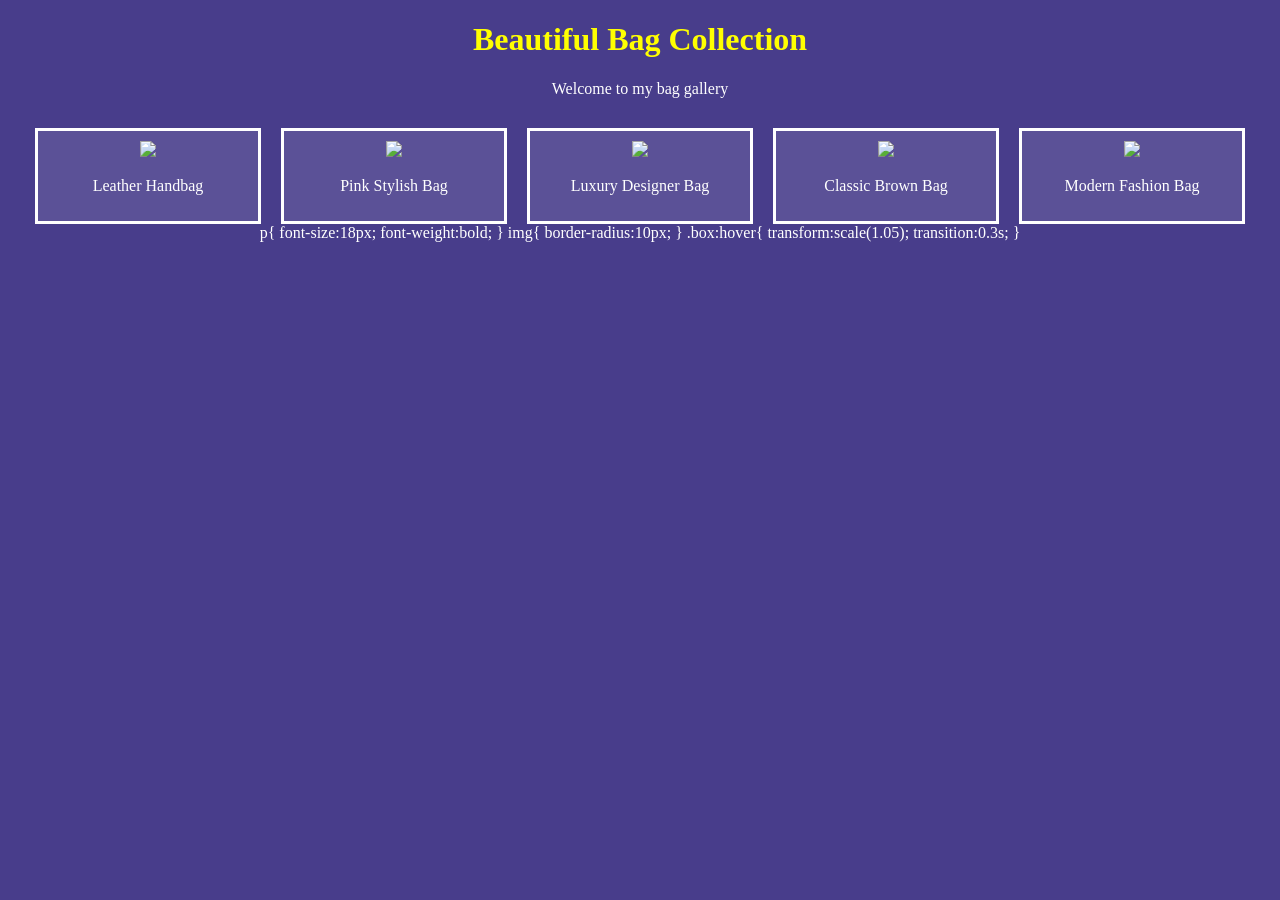
==== commit 67d45bb8: "Update bags.html" ====
--- a/bags.html
+++ b/bags.html
@@ -67,7 +67,19 @@
 
 </body>
 </html>
-      
+p{
+font-size:18px;
+font-weight:bold;
+}
+
+img{
+border-radius:10px;
+}
+
+.box:hover{
+transform:scale(1.05);
+transition:0.3s;
+}      
     
    
     
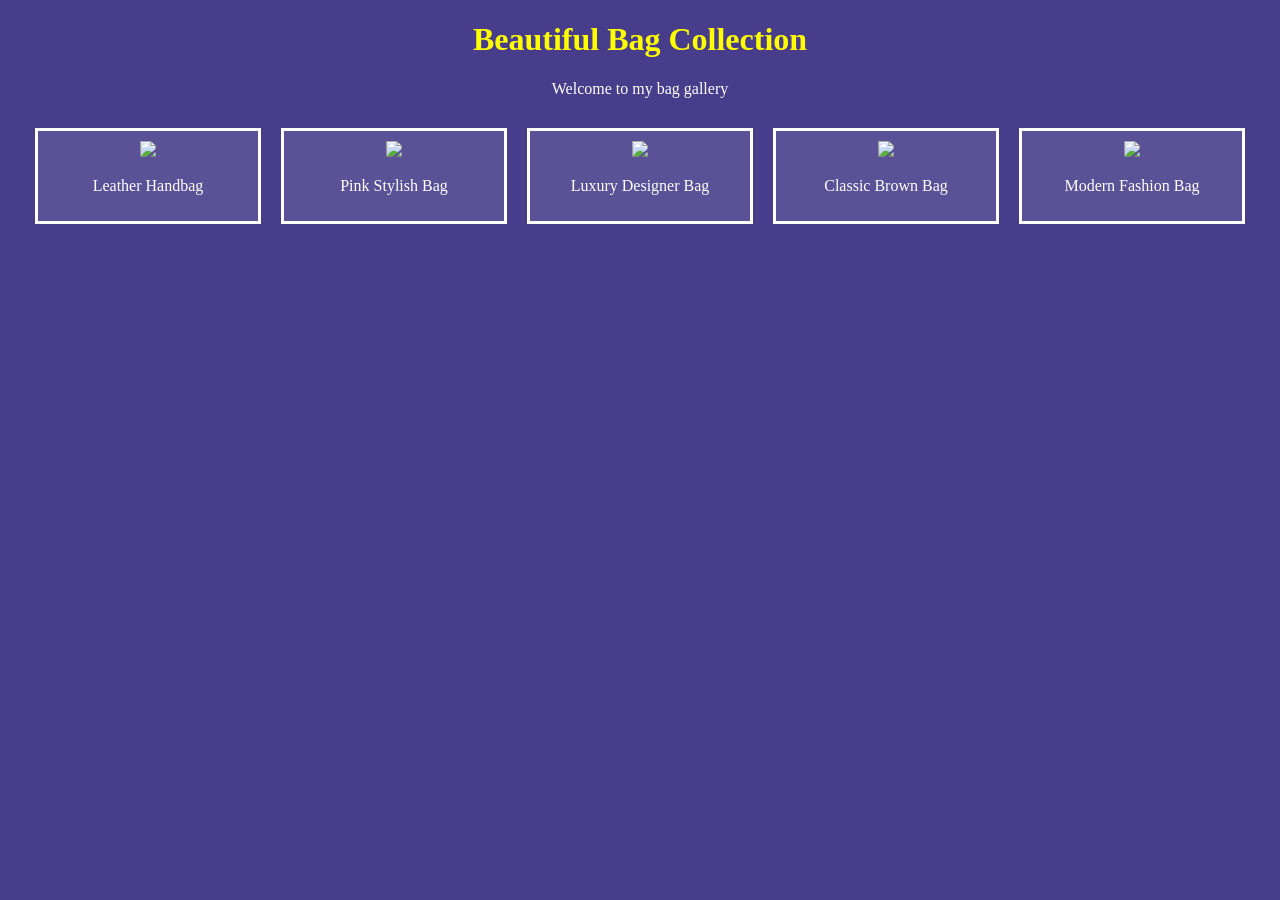
==== commit 7573f15d: "Update bags.html" ====
--- a/bags.html
+++ b/bags.html
@@ -67,19 +67,7 @@
 
 </body>
 </html>
-p{
-font-size:18px;
-font-weight:bold;
-}
 
-img{
-border-radius:10px;
-}
-
-.box:hover{
-transform:scale(1.05);
-transition:0.3s;
-}      
     
    
     
